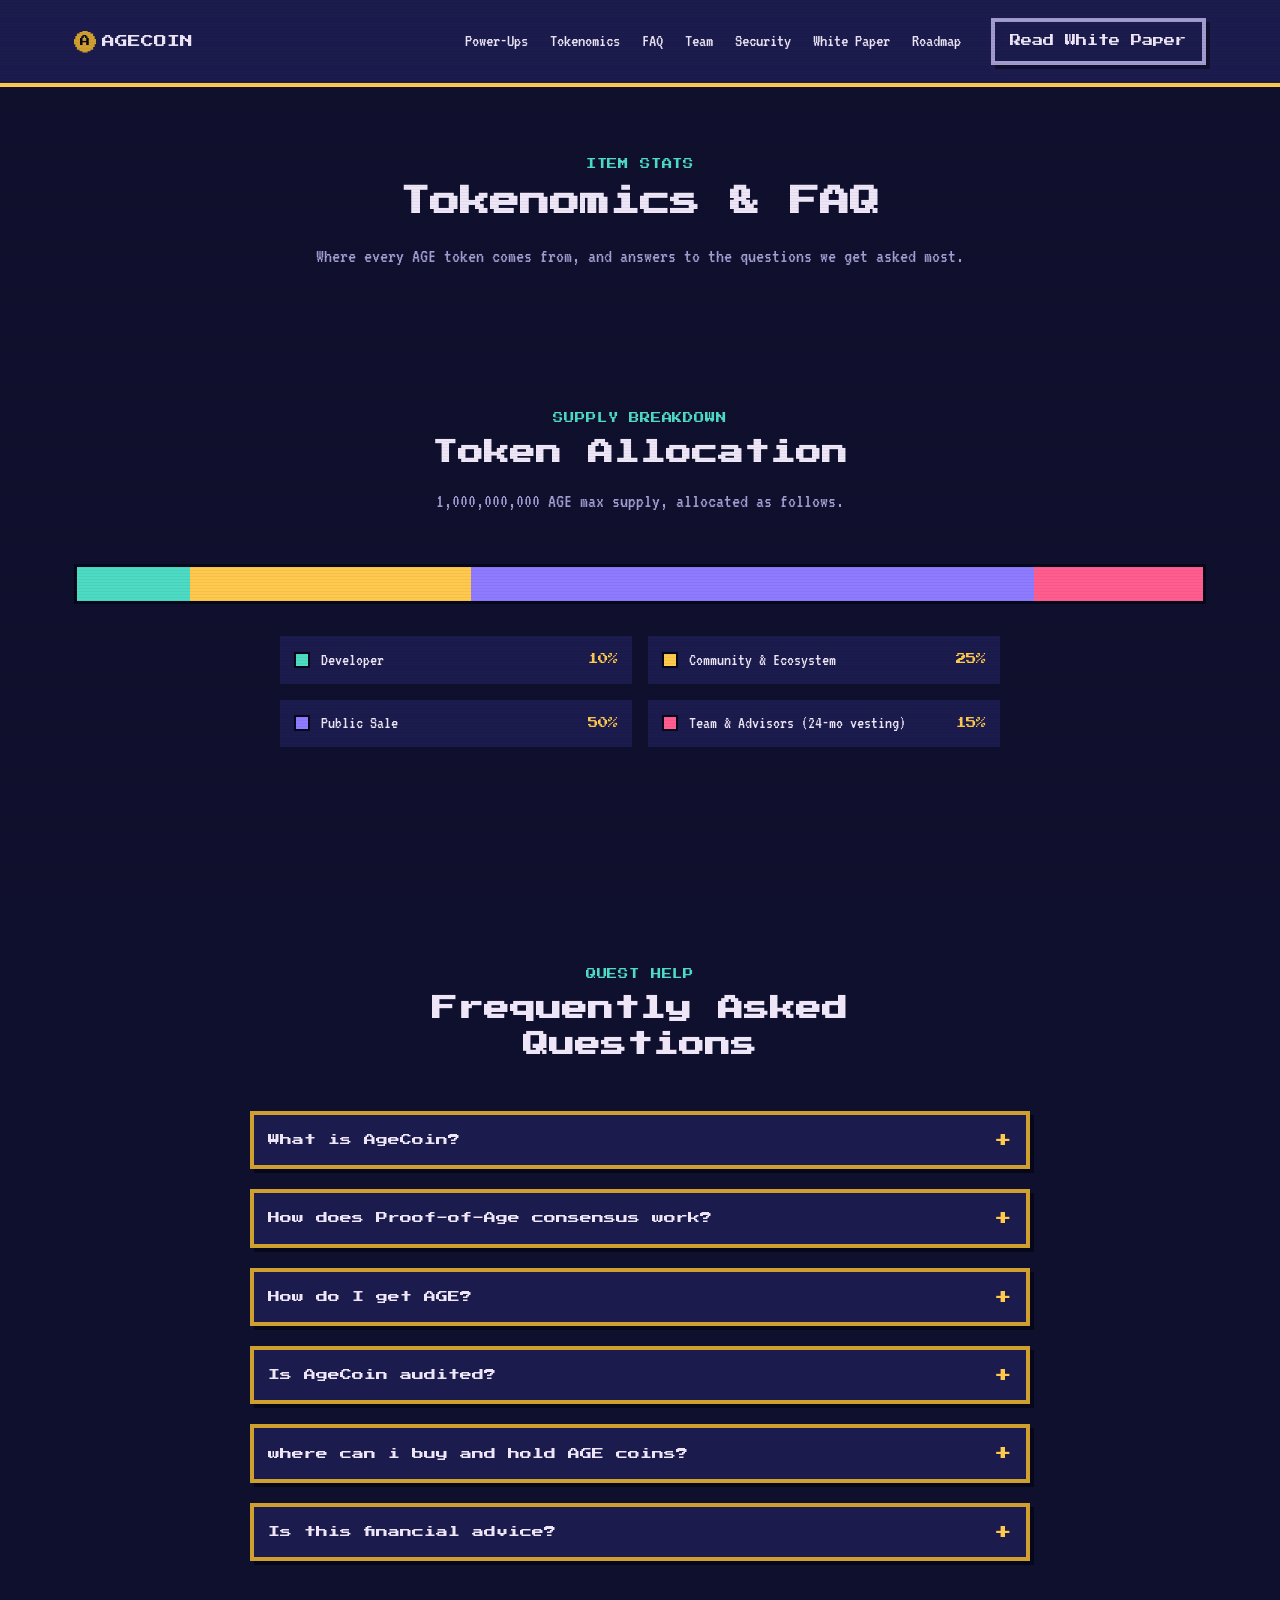
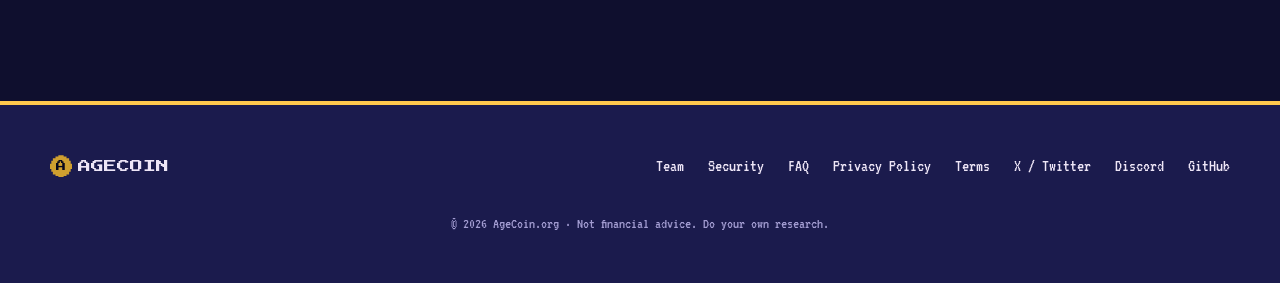
==== faq.html @ 5ced3416 "Add files via upload" ====
<!DOCTYPE html>
<html lang="en">
<head>
  <meta charset="UTF-8">
  <meta name="viewport" content="width=device-width, initial-scale=1.0">
  <title>Tokenomics & FAQ — AgeCoin</title>
  <meta name="description" content="AgeCoin token allocation breakdown and answers to frequently asked questions.">
  <link rel="canonical" href="https://agecoin.org/faq.html">
  <meta property="og:title" content="Tokenomics & FAQ — AgeCoin">
  <meta property="og:image" content="https://agecoin.org/assets/og-image.png">

  <link rel="preconnect" href="https://fonts.googleapis.com">
  <link rel="preconnect" href="https://fonts.gstatic.com" crossorigin>
  <link href="https://fonts.googleapis.com/css2?family=Press+Start+2P&family=VT323&display=swap" rel="stylesheet">
  <link rel="stylesheet" href="style.css">

  <link rel="icon" type="image/png" sizes="32x32" href="assets/favicon-32.png">
  <link rel="icon" type="image/png" sizes="16x16" href="assets/favicon-16.png">
  <link rel="apple-touch-icon" sizes="180x180" href="assets/apple-touch-icon.png">
</head>
<body>
  <div class="scanlines" aria-hidden="true"></div>

  <header class="hud" id="top">
    <div class="hud__inner">
      <a class="hud__brand" href="index.html" aria-label="AgeCoin home">
        <span class="coin coin--small" aria-hidden="true">
          <span class="coin__face"></span>
          <span class="coin__ring"></span>
          <span class="coin__glyph">A</span>
        </span>
        AGECOIN
      </a>
      <nav class="hud__nav" id="hud-nav">
        <a href="index.html#powerups">Power-Ups</a>
        <a href="faq.html#tokenomics">Tokenomics</a>
        <a href="faq.html#faq">FAQ</a>
        <a href="team.html">Team</a>
        <a href="security.html">Security</a>
        <a href="index.html#whitepaper">White Paper</a>
        <a href="index.html#roadmap">Roadmap</a>
      </nav>
      <div class="hud__actions">
        <a class="btn btn--ghost" href="index.html#whitepaper">Read White Paper</a>
        <button class="hud__toggle" id="navToggle" aria-expanded="false" aria-controls="hud-nav" aria-label="Toggle menu">
          <span></span><span></span><span></span>
        </button>
      </div>
    </div>
  </header>

  <main>
    <section class="page-banner">
      <p class="eyebrow">ITEM STATS</p>
      <h1>Tokenomics &amp; FAQ</h1>
      <p class="lede">Where every AGE token comes from, and answers to the questions we get asked most.</p>
    </section>

    <!-- ============ TOKENOMICS ============ -->
    <section id="tokenomics">
      <div class="section__head">
        <p class="eyebrow">SUPPLY BREAKDOWN</p>
        <h2>Token Allocation</h2>
        <p class="section__lede">1,000,000,000 AGE max supply, allocated as follows.</p>
      </div>

      <div class="tokenomics-bar" role="img" aria-label="Token allocation: 10% Developer, 25% community and ecosystem, 50% public sale, 15% team and advisors">
        <span style="width:10%; background: var(--teal);"></span>
        <span style="width:25%; background: var(--gold);"></span>
        <span style="width:50%; background: var(--violet);"></span>
        <span style="width:15%; background: var(--pink);"></span>
      </div>

      <ul class="tokenomics-legend">
        <li><span class="swatch" style="background: var(--teal);"></span> Developer <span class="amount">10%</span></li>
        <li><span class="swatch" style="background: var(--gold);"></span> Community &amp; Ecosystem <span class="amount">25%</span></li>
        <li><span class="swatch" style="background: var(--violet);"></span> Public Sale <span class="amount">50%</span></li>
        <li><span class="swatch" style="background: var(--pink);"></span> Team &amp; Advisors (24-mo vesting) <span class="amount">15%</span></li>
      </ul>
    </section>

    <!-- ============ FAQ ============ -->
    <section id="faq">
      <div class="section__head">
        <p class="eyebrow">QUEST HELP</p>
        <h2>Frequently Asked Questions</h2>
      </div>

      <div class="faq-list">
        <details class="faq-item">
          <summary>What is AgeCoin?</summary>
          <p>AgeCoin (AGE) is a cryptocurrency secured by Proof-of-Age consensus, a validation model that rewards validators for sustained, honest participation over time instead of raw computing power.</p>
        </details>

        <details class="faq-item">
          <summary>How does Proof-of-Age consensus work?</summary>
          <p>Validators build trust the longer they holding honestly on the network. That accumulated trust &mdash; not hardware muscle &mdash; determines validation weight and rewards, which keeps energy use low.</p>
        </details>

        <details class="faq-item">
          <summary>How do I get AGE?</summary>
          <p>AgeCoin is currently on pump.fun Exchange listings and wallet support will be announced through our official channels once mainnet launches &mdash; always double-check links before connecting a wallet.</p>
        </details>

        <details class="faq-item">
          <summary>Is AgeCoin audited?</summary>
          <p>Independent audits are scheduled ahead of mainnet launch. Visit the Security &amp; Audits page for current status and, once complete, direct links to each report.</p>
        </details>

        <details class="faq-item">
          <summary>where can i buy and hold AGE coins?</summary>
          <p>you can buy AGE Coins on "pump.fun" or any "exchange" with payment via the solana network</p>
        </details>

        <details class="faq-item">
          <summary>Is this financial advice?</summary>
          <p>No. Everything on this site is for informational purposes only. Cryptocurrency is volatile and carries real risk of loss &mdash; always do your own research and consult a licensed financial advisor before investing.</p>
        </details>
      </div>
    </section>
  </main>

  <footer class="footer">
    <div class="footer__inner">
      <a class="hud__brand" href="index.html" aria-label="AgeCoin home">
        <span class="coin coin--small" aria-hidden="true">
          <span class="coin__face"></span>
          <span class="coin__ring"></span>
          <span class="coin__glyph">A</span>
        </span>
        AGECOIN
      </a>
      <nav class="footer__links">
        <a href="team.html">Team</a>
        <a href="security.html">Security</a>
        <a href="faq.html">FAQ</a>
        <a href="privacy-policy.html">Privacy Policy</a>
        <a href="terms.html">Terms</a>
        <a href="https://x.com/AgeCoin_xyz" target="_blank" rel="noopener noreferrer">X / Twitter</a>
        <a href="https://discord.gg/YMj9HkHyt3" target="_blank" rel="noopener noreferrer">Discord</a>
        <a href="https://github.com/AgeCo1n" target="_blank" rel="noopener noreferrer">GitHub</a>
      </nav>
      <p class="footer__legal">
        &copy; 2026 AgeCoin.org &middot; Not financial advice. Do your own research.
      </p>
    </div>
  </footer>

  <script src="script.js"></script>
</body>
</html>
---- style.css ----
/* =========================================================
   AGECOIN — pixel/arcade design system
   Palette:  bg-void #0f0f2e | bg-panel #1b1b4d | gold #ffc94d
             pink #ff5d8f | teal #4ddbc4 | ink #07071c
   Type:     display = "Press Start 2P" (short strings only)
             body    = "VT323" (paragraphs, readable at scale)
   ========================================================= */

:root {
  --bg-void: #0f0f2e;
  --bg-panel: #1b1b4d;
  --bg-panel-hi: #26265f;
  --gold: #ffc94d;
  --gold-dim: #cf9f2f;
  --pink: #ff5d8f;
  --teal: #4ddbc4;
  --ink: #07071c;
  --text: #eee6f7;
  --text-muted: #a29cd1;

  --font-display: "Press Start 2P", monospace;
  --font-body: "VT323", monospace;

  /* extra accents, used only for tokenomics chart segments */
  --violet: #8f7bff;
  --orange: #ff9f4d;

  --step: 4px; /* base pixel unit used for borders/shadows */
  --radius: 0px;
}

* {
  box-sizing: border-box;
}

html {
  scroll-behavior: smooth;
}

@media (prefers-reduced-motion: reduce) {
  html {
    scroll-behavior: auto;
  }
  *, *::before, *::after {
    animation-duration: 0.001ms !important;
    animation-iteration-count: 1 !important;
    transition-duration: 0.001ms !important;
    scroll-behavior: auto !important;
  }
}

body {
  margin: 0;
  background: var(--bg-void);
  color: var(--text);
  font-family: var(--font-body);
  font-size: 20px;
  line-height: 1.5;
  image-rendering: pixelated;
}

img {
  max-width: 100%;
  display: block;
}

a {
  color: var(--gold);
}

h1, h2, h3 {
  font-family: var(--font-display);
  line-height: 1.4;
  margin: 0 0 0.6em;
  color: var(--text);
}

h2 {
  font-size: clamp(1.1rem, 2.4vw, 1.6rem);
}

h3 {
  font-size: 0.9rem;
  color: var(--gold);
}

p {
  margin: 0 0 1em;
  color: var(--text-muted);
}

.eyebrow {
  font-family: var(--font-display);
  font-size: 0.65rem;
  letter-spacing: 0.08em;
  color: var(--teal);
  margin: 0 0 0.8em;
}

/* ---------- scanline overlay ---------- */
.scanlines {
  position: fixed;
  inset: 0;
  pointer-events: none;
  z-index: 999;
  background: repeating-linear-gradient(
    to bottom,
    rgba(0, 0, 0, 0.12) 0px,
    rgba(0, 0, 0, 0.12) 1px,
    transparent 1px,
    transparent 3px
  );
  mix-blend-mode: multiply;
  opacity: 0.35;
}

/* ---------- pixel panel / button primitives ---------- */
.pixel-frame {
  border: var(--step) solid var(--gold);
  box-shadow: var(--step) var(--step) 0 var(--ink);
  background: var(--bg-panel);
}

.btn {
  display: inline-block;
  font-family: var(--font-display);
  font-size: 0.7rem;
  text-decoration: none;
  padding: 1em 1.4em;
  border: var(--step) solid var(--ink);
  background: var(--gold);
  color: var(--ink);
  box-shadow: var(--step) var(--step) 0 var(--ink);
  cursor: pointer;
  transition: transform 0.05s linear, box-shadow 0.05s linear;
}

.btn:hover {
  transform: translate(-2px, -2px);
  box-shadow: calc(var(--step) + 2px) calc(var(--step) + 2px) 0 var(--ink);
}

.btn:active {
  transform: translate(var(--step), var(--step));
  box-shadow: 0 0 0 var(--ink);
}

.btn--primary {
  background: var(--gold);
  color: var(--ink);
}

.btn--secondary {
  background: var(--teal);
  color: var(--ink);
}

.btn--ghost {
  background: transparent;
  color: var(--text);
  border-color: var(--text-muted);
  box-shadow: var(--step) var(--step) 0 rgba(0, 0, 0, 0.4);
}

.btn--large {
  font-size: 0.85rem;
  padding: 1.2em 1.8em;
}

/* ---------- pixel coin sprite (pure CSS, no images) ---------- */
.coin {
  position: relative;
  display: inline-flex;
  align-items: center;
  justify-content: center;
  animation: coin-flip 2.4s steps(6) infinite;
}

.coin--small {
  width: 22px;
  height: 22px;
  margin-right: 0.5em;
  vertical-align: middle;
}

.coin--hero {
  width: 96px;
  height: 96px;
  margin: 0 auto 1.2em;
}

.coin__face,
.coin__ring {
  position: absolute;
  inset: 0;
  clip-path: polygon(
    38% 0%, 62% 0%,
    62% 6%, 75% 6%,
    75% 13%, 87% 13%,
    87% 25%, 94% 25%,
    94% 38%, 100% 38%,
    100% 62%, 94% 62%,
    94% 75%, 87% 75%,
    87% 87%, 75% 87%,
    75% 94%, 62% 94%,
    62% 100%, 38% 100%,
    38% 94%, 25% 94%,
    25% 87%, 13% 87%,
    13% 75%, 6% 75%,
    6% 62%, 0% 62%,
    0% 38%, 6% 38%,
    6% 25%, 13% 25%,
    13% 13%, 25% 13%,
    25% 6%, 38% 6%
  );
}

.coin__ring {
  background: var(--gold-dim);
}

.coin__face {
  inset: 12%;
  background: var(--gold);
}

.coin__glyph {
  position: relative;
  font-family: var(--font-display);
  font-size: 0.9em;
  color: var(--ink);
}

.coin--small .coin__glyph {
  font-size: 10px;
}

@keyframes coin-flip {
  0%, 100% { transform: scaleX(1); }
  50% { transform: scaleX(0.08); filter: brightness(1.4); }
}

/* ---------- HUD nav ---------- */
.hud {
  position: sticky;
  top: 0;
  z-index: 500;
  background: var(--bg-panel);
  border-bottom: var(--step) solid var(--gold);
}

.hud__inner {
  max-width: 1180px;
  margin: 0 auto;
  padding: 0.9em 1.2em;
  display: flex;
  align-items: center;
  gap: 1.5em;
}

.hud__brand {
  display: flex;
  align-items: center;
  font-family: var(--font-display);
  font-size: 0.8rem;
  color: var(--text);
  text-decoration: none;
  margin-right: auto;
}

.hud__nav {
  display: flex;
  gap: 1.1em;
  flex-wrap: wrap;
}

.hud__nav a {
  font-family: var(--font-body);
  font-size: 1.15rem;
  color: var(--text);
  text-decoration: none;
  border-bottom: 2px solid transparent;
}

.hud__nav a:hover {
  border-color: var(--gold);
}

.hud__actions {
  display: flex;
  align-items: center;
  gap: 1em;
}

.hud__toggle {
  display: none;
  flex-direction: column;
  gap: 4px;
  background: none;
  border: none;
  cursor: pointer;
  padding: 6px;
}

.hud__toggle span {
  width: 22px;
  height: 3px;
  background: var(--gold);
}

/* ---------- hero ---------- */
.hero {
  text-align: center;
  padding: 4.5em 1.2em 3.5em;
  max-width: 900px;
  margin: 0 auto;
}

.hero__title {
  font-size: clamp(2rem, 8vw, 3.4rem);
  color: var(--gold);
  text-shadow: var(--step) var(--step) 0 var(--ink);
  letter-spacing: 0.03em;
}

.hero__subtitle {
  font-size: 1.4rem;
  max-width: 560px;
  margin: 0 auto 1.6em;
}

.hero__actions {
  display: flex;
  justify-content: center;
  gap: 1em;
  flex-wrap: wrap;
  margin-bottom: 2.6em;
}

.stat-strip {
  list-style: none;
  display: flex;
  justify-content: center;
  flex-wrap: wrap;
  gap: 0.8em;
  margin: 0;
  padding: 0;
}

.stat-strip li {
  background: var(--bg-panel);
  border: 2px solid var(--gold-dim);
  padding: 0.6em 1em;
  min-width: 140px;
}

.stat-strip__label {
  display: block;
  font-family: var(--font-display);
  font-size: 0.55rem;
  color: var(--teal);
  margin-bottom: 0.4em;
}

.stat-strip__value {
  display: block;
  font-size: 1.2rem;
  color: var(--text);
}

/* ---------- section shared ---------- */
section {
  padding: 4em 1.2em;
  max-width: 1180px;
  margin: 0 auto;
}

.section__head {
  text-align: center;
  max-width: 640px;
  margin: 0 auto 2.4em;
}

.section__lede {
  font-size: 1.25rem;
}

/* ---------- power-up cards ---------- */
.grid {
  display: grid;
  grid-template-columns: repeat(3, 1fr);
  gap: 1.4em;
}

.card {
  background: var(--bg-panel);
  border: var(--step) solid var(--gold-dim);
  box-shadow: var(--step) var(--step) 0 var(--ink);
  padding: 1.6em;
  transition: transform 0.1s linear, border-color 0.1s linear;
}

.card:hover {
  transform: translateY(-4px);
  border-color: var(--gold);
}

.card__tag {
  display: inline-block;
  font-family: var(--font-display);
  font-size: 0.6rem;
  color: var(--ink);
  background: var(--teal);
  padding: 0.35em 0.5em;
  margin-bottom: 0.9em;
}

.card p {
  font-size: 1.15rem;
  margin-bottom: 0;
}

/* ---------- whitepaper / cabinet ---------- */
.whitepaper {
  text-align: center;
}

.cabinet {
  background: var(--bg-panel);
  border: var(--step) solid var(--pink);
  box-shadow: var(--step) var(--step) 0 var(--ink);
  padding: 3em 1.6em;
  max-width: 620px;
  margin: 0 auto;
}

.cabinet__lede {
  font-size: 1.25rem;
  max-width: 460px;
  margin: 0 auto 1.6em;
}

.cabinet__hint {
  margin-top: 1em;
  font-size: 1rem;
  color: var(--text-muted);
}

/* ---------- roadmap timeline ---------- */
.timeline {
  list-style: none;
  margin: 0;
  padding: 0;
  display: grid;
  grid-template-columns: repeat(4, 1fr);
  gap: 1.2em;
}

.timeline li {
  background: var(--bg-panel);
  border-left: var(--step) solid var(--teal);
  padding: 1.2em 1.4em;
}

.timeline__stage {
  display: block;
  font-family: var(--font-display);
  font-size: 0.6rem;
  color: var(--teal);
  margin-bottom: 0.8em;
}

.timeline p {
  font-size: 1.1rem;
  margin-bottom: 0;
}

/* ---------- footer ---------- */
.footer {
  border-top: var(--step) solid var(--gold);
  background: var(--bg-panel);
  padding: 2.4em 1.2em;
}

.footer__inner {
  max-width: 1180px;
  margin: 0 auto;
  display: flex;
  flex-wrap: wrap;
  align-items: center;
  justify-content: space-between;
  gap: 1.2em;
}

.footer__links {
  display: flex;
  gap: 1.2em;
}

.footer__links a {
  color: var(--text);
  text-decoration: none;
  font-size: 1.1rem;
}

.footer__links a:hover {
  color: var(--gold);
}

.footer__legal {
  width: 100%;
  text-align: center;
  font-size: 0.95rem;
  color: var(--text-muted);
  margin: 0.6em 0 0;
}

/* ---------- developer console ---------- */
.dev-toggle {
  position: fixed;
  bottom: 1em;
  right: 1em;
  z-index: 600;
  font-family: var(--font-display);
  font-size: 0.7rem;
  background: var(--ink);
  color: var(--teal);
  border: 2px solid var(--teal);
  padding: 0.7em 0.9em;
  cursor: pointer;
}

.dev-panel {
  position: fixed;
  bottom: 4.2em;
  right: 1em;
  z-index: 600;
  width: min(360px, calc(100vw - 2em));
  background: var(--bg-panel);
  border: var(--step) solid var(--teal);
  box-shadow: var(--step) var(--step) 0 var(--ink);
  padding: 1.4em;
}

.dev-panel h2 {
  font-size: 0.85rem;
  color: var(--teal);
}

.dev-panel p {
  font-size: 1rem;
}

.dev-panel code {
  background: var(--ink);
  color: var(--gold);
  padding: 0.1em 0.4em;
  font-family: var(--font-body);
}

.dev-panel__label {
  display: block;
  font-size: 1rem;
  margin-bottom: 0.4em;
}

.dev-panel input[type="file"] {
  width: 100%;
  margin-bottom: 0.8em;
  color: var(--text);
  font-family: var(--font-body);
}

.dev-panel__status {
  font-size: 1rem;
  color: var(--gold);
  min-height: 1.4em;
}

.dev-panel .btn {
  width: 100%;
  margin-bottom: 0.6em;
  text-align: center;
}

/* ---------- responsive ---------- */
@media (max-width: 900px) {
  .grid {
    grid-template-columns: repeat(2, 1fr);
  }
  .timeline {
    grid-template-columns: repeat(2, 1fr);
  }
}

@media (max-width: 880px) {
  .hud__nav {
    position: absolute;
    top: 100%;
    left: 0;
    right: 0;
    background: var(--bg-panel);
    border-bottom: var(--step) solid var(--gold);
    flex-direction: column;
    padding: 1em 1.2em;
    display: none;
  }
  .hud__nav.is-open {
    display: flex;
  }
  .hud__toggle {
    display: flex;
  }
  .hud__actions .btn--ghost {
    display: none;
  }
}

@media (max-width: 560px) {
  .grid {
    grid-template-columns: 1fr;
  }
  .timeline {
    grid-template-columns: 1fr;
  }
  .hero__actions {
    flex-direction: column;
    align-items: stretch;
  }
}

/* ---------- page banner (secondary pages) ---------- */
.page-banner {
  text-align: center;
  padding: 3.5em 1.2em 2em;
  max-width: 760px;
  margin: 0 auto;
}

.page-banner p.lede {
  font-size: 1.25rem;
  color: var(--text-muted);
}

/* ---------- legal pages (privacy / terms) ---------- */
.legal {
  max-width: 780px;
  margin: 0 auto;
  padding: 1em 1.2em 4em;
}

.legal-notice {
  background: var(--bg-panel);
  border-left: var(--step) solid var(--teal);
  padding: 1em 1.2em;
  margin-bottom: 2em;
  font-size: 1.05rem;
}

.legal h2 {
  font-size: 1rem;
  color: var(--gold);
  margin-top: 1.8em;
  border-bottom: 2px solid var(--bg-panel-hi);
  padding-bottom: 0.4em;
}

.legal p,
.legal li {
  font-size: 1.15rem;
}

.legal ul {
  color: var(--text-muted);
  padding-left: 1.4em;
}

.legal .updated {
  color: var(--text-muted);
  font-size: 1rem;
}

/* ---------- team ---------- */
.team-note {
  background: var(--bg-panel);
  border: var(--step) solid var(--pink);
  box-shadow: var(--step) var(--step) 0 var(--ink);
  padding: 1.2em 1.4em;
  max-width: 780px;
  margin: 0 auto 2.6em;
  font-size: 1.1rem;
}

.team-note strong {
  color: var(--pink);
}

.team-grid {
  display: grid;
  grid-template-columns: repeat(3, 1fr);
  gap: 1.4em;
}

.team-card {
  background: var(--bg-panel);
  border: var(--step) solid var(--gold-dim);
  box-shadow: var(--step) var(--step) 0 var(--ink);
  padding: 1.6em;
  text-align: center;
}

.team-card__avatar {
  width: 64px;
  height: 64px;
  margin: 0 auto 1em;
  background: repeating-conic-gradient(
    var(--gold) 0% 25%,
    var(--gold-dim) 0% 50%
  );
  background-size: 50% 50%;
  border: 3px solid var(--ink);
}

.team-card h3 {
  margin-bottom: 0.2em;
}

.team-card__role {
  display: block;
  font-size: 0.95rem;
  color: var(--teal);
  margin-bottom: 0.8em;
}

.team-card p {
  font-size: 1.05rem;
  margin-bottom: 0;
}

/* ---------- security & audits ---------- */
.contract-box {
  display: flex;
  flex-wrap: wrap;
  align-items: center;
  gap: 0.8em;
  background: var(--ink);
  border: var(--step) solid var(--gold);
  padding: 1em 1.2em;
  max-width: 720px;
  margin: 0 auto 2.6em;
}

.contract-box code {
  flex: 1 1 260px;
  font-family: var(--font-body);
  font-size: 1.2rem;
  color: var(--gold);
  word-break: break-all;
}

.contract-box .btn {
  font-size: 0.6rem;
  padding: 0.8em 1em;
}

.audit-grid {
  display: grid;
  grid-template-columns: repeat(2, 1fr);
  gap: 1.4em;
  margin-bottom: 2.6em;
}

.audit-card {
  background: var(--bg-panel);
  border: var(--step) solid var(--teal);
  box-shadow: var(--step) var(--step) 0 var(--ink);
  padding: 1.6em;
}

.audit-card__status {
  display: inline-block;
  font-family: var(--font-display);
  font-size: 0.55rem;
  padding: 0.4em 0.6em;
  margin-bottom: 0.9em;
  background: var(--orange);
  color: var(--ink);
}

.audit-card__status--done {
  background: var(--teal);
}

.audit-card p {
  font-size: 1.1rem;
  margin-bottom: 0.6em;
}

.bounty-box {
  background: var(--bg-panel);
  border: var(--step) solid var(--violet);
  box-shadow: var(--step) var(--step) 0 var(--ink);
  padding: 1.6em;
  max-width: 780px;
  margin: 0 auto;
}

.bounty-box h2 {
  color: var(--violet);
  font-size: 0.9rem;
}

/* ---------- tokenomics bar chart ---------- */
.tokenomics-bar {
  display: flex;
  width: 100%;
  height: 40px;
  border: 3px solid var(--ink);
  overflow: hidden;
  margin-bottom: 1.6em;
}

.tokenomics-bar span {
  height: 100%;
}

.tokenomics-legend {
  list-style: none;
  margin: 0 0 3em;
  padding: 0;
  display: grid;
  grid-template-columns: repeat(2, 1fr);
  gap: 0.8em;
  max-width: 720px;
  margin-left: auto;
  margin-right: auto;
}

.tokenomics-legend li {
  display: flex;
  align-items: center;
  gap: 0.6em;
  font-size: 1.1rem;
  background: var(--bg-panel);
  padding: 0.6em 0.8em;
}

.tokenomics-legend .swatch {
  width: 16px;
  height: 16px;
  flex: none;
  border: 2px solid var(--ink);
}

.tokenomics-legend .amount {
  margin-left: auto;
  color: var(--gold);
  font-family: var(--font-display);
  font-size: 0.65rem;
}

/* ---------- FAQ accordion ---------- */
.faq-list {
  max-width: 780px;
  margin: 0 auto 3em;
}

.faq-item {
  background: var(--bg-panel);
  border: var(--step) solid var(--gold-dim);
  box-shadow: var(--step) var(--step) 0 var(--ink);
  margin-bottom: 1em;
  padding: 0;
}

.faq-item summary {
  cursor: pointer;
  list-style: none;
  padding: 1em 1.2em;
  font-family: var(--font-display);
  font-size: 0.75rem;
  color: var(--text);
  display: flex;
  justify-content: space-between;
  align-items: center;
  gap: 1em;
}

.faq-item summary::-webkit-details-marker {
  display: none;
}

.faq-item summary::after {
  content: "+";
  color: var(--gold);
  font-size: 1.1rem;
  flex: none;
}

.faq-item[open] summary::after {
  content: "\2212";
}

.faq-item p {
  padding: 0 1.2em 1.2em;
  font-size: 1.15rem;
  margin: 0;
}

/* ---------- responsive additions for new sections ---------- */
@media (max-width: 900px) {
  .team-grid {
    grid-template-columns: repeat(2, 1fr);
  }
  .audit-grid {
    grid-template-columns: 1fr;
  }
}

@media (max-width: 560px) {
  .team-grid {
    grid-template-columns: 1fr;
  }
  .tokenomics-legend {
    grid-template-columns: 1fr;
  }
}

/* ---------- accessibility: visible focus ---------- */
a:focus-visible,
button:focus-visible,
input:focus-visible,
summary:focus-visible {
  outline: 3px solid var(--teal);
  outline-offset: 2px;
}
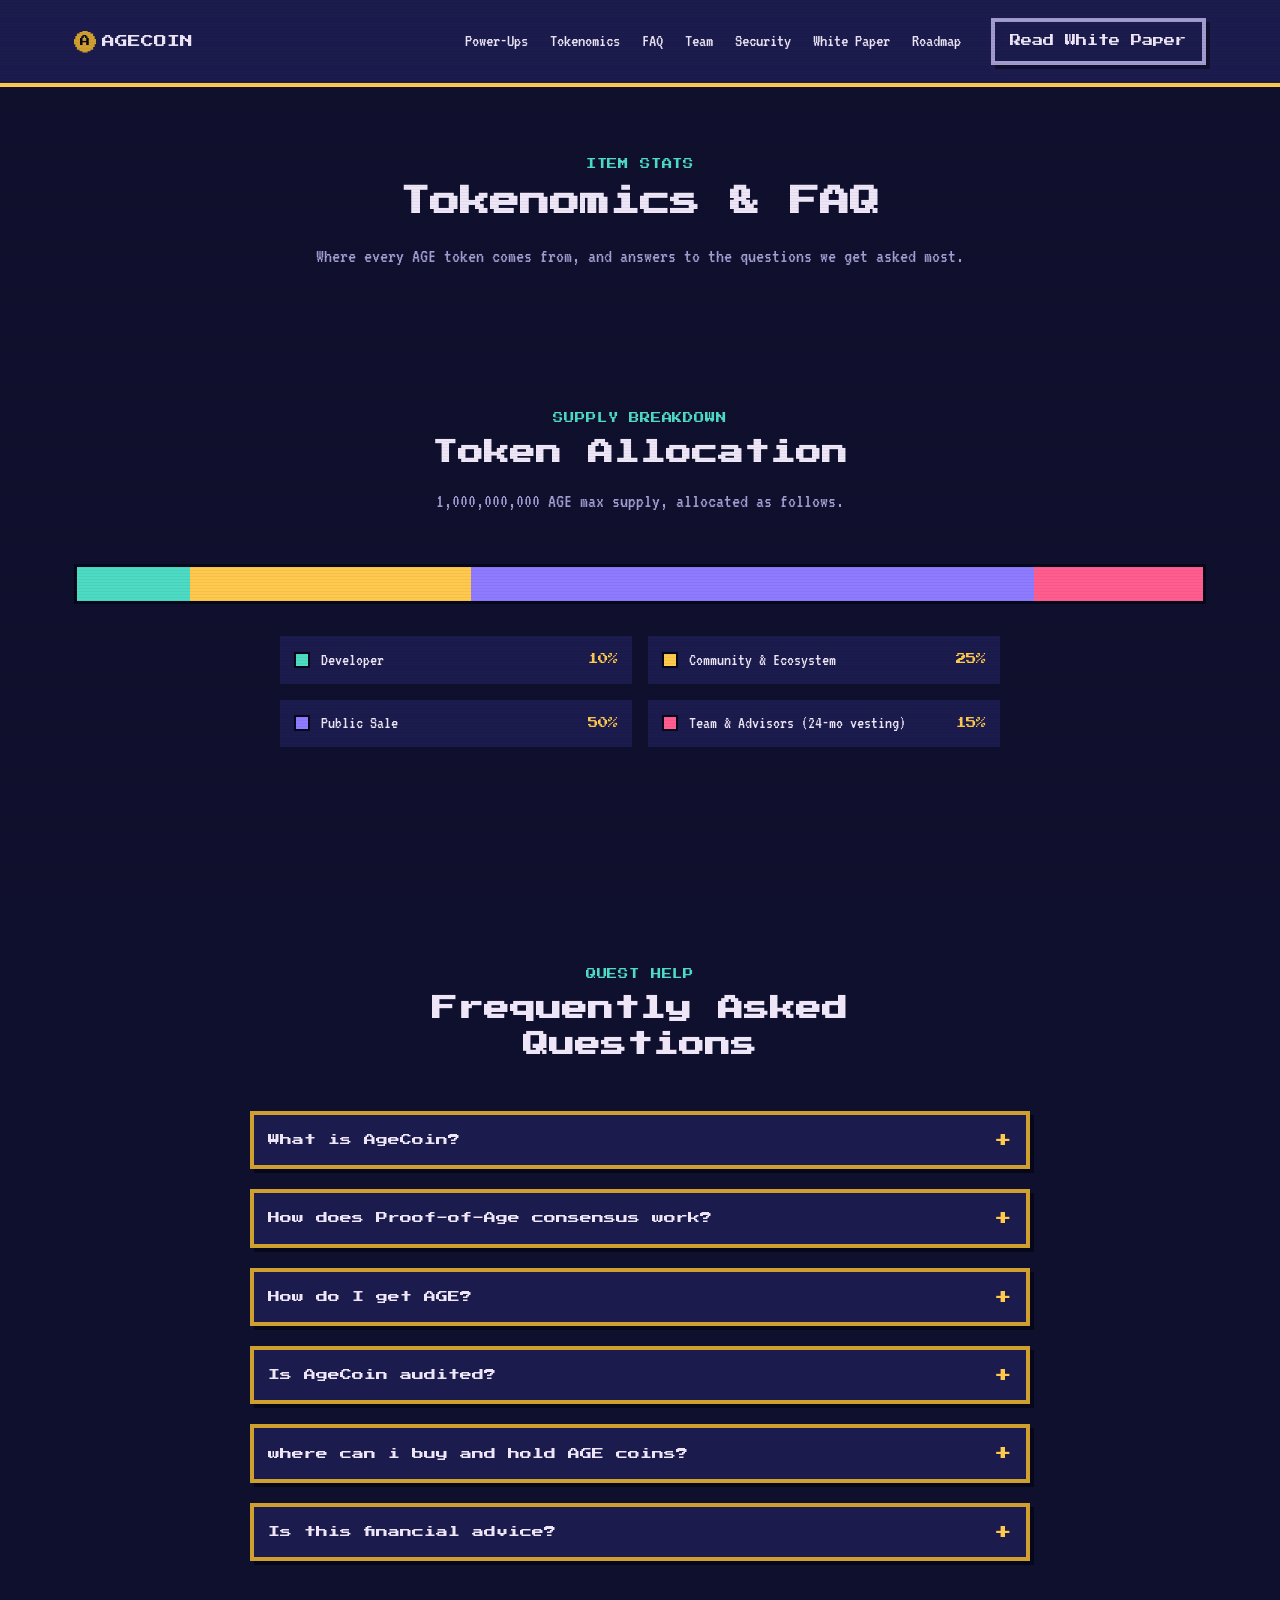
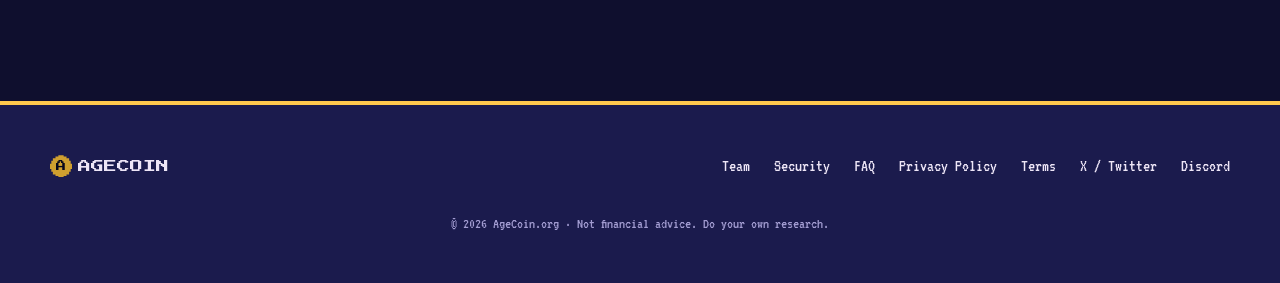
==== commit 514aed58: "Update faq.html" ====
--- a/faq.html
+++ b/faq.html
@@ -138,7 +138,6 @@
         <a href="terms.html">Terms</a>
         <a href="https://x.com/AgeCoin_xyz" target="_blank" rel="noopener noreferrer">X / Twitter</a>
         <a href="https://discord.gg/YMj9HkHyt3" target="_blank" rel="noopener noreferrer">Discord</a>
-        <a href="https://github.com/AgeCo1n" target="_blank" rel="noopener noreferrer">GitHub</a>
       </nav>
       <p class="footer__legal">
         &copy; 2026 AgeCoin.org &middot; Not financial advice. Do your own research.
